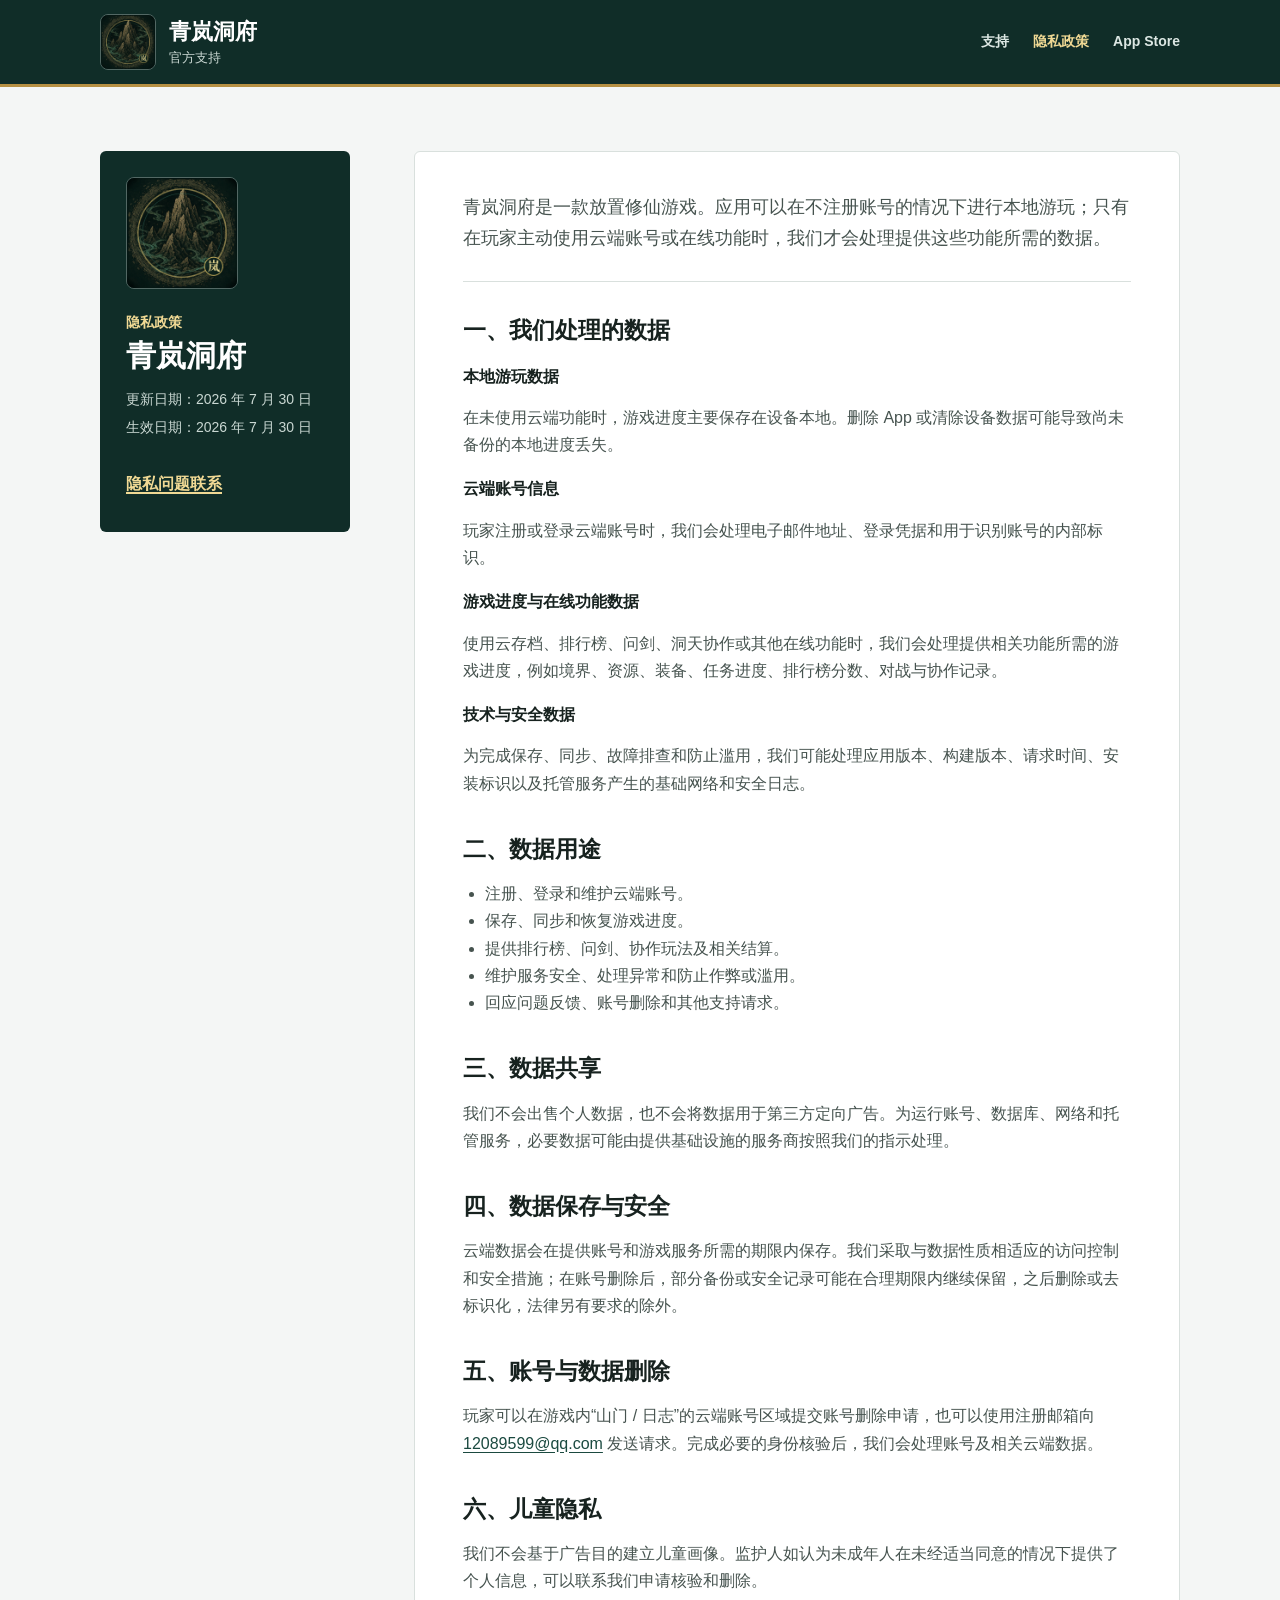
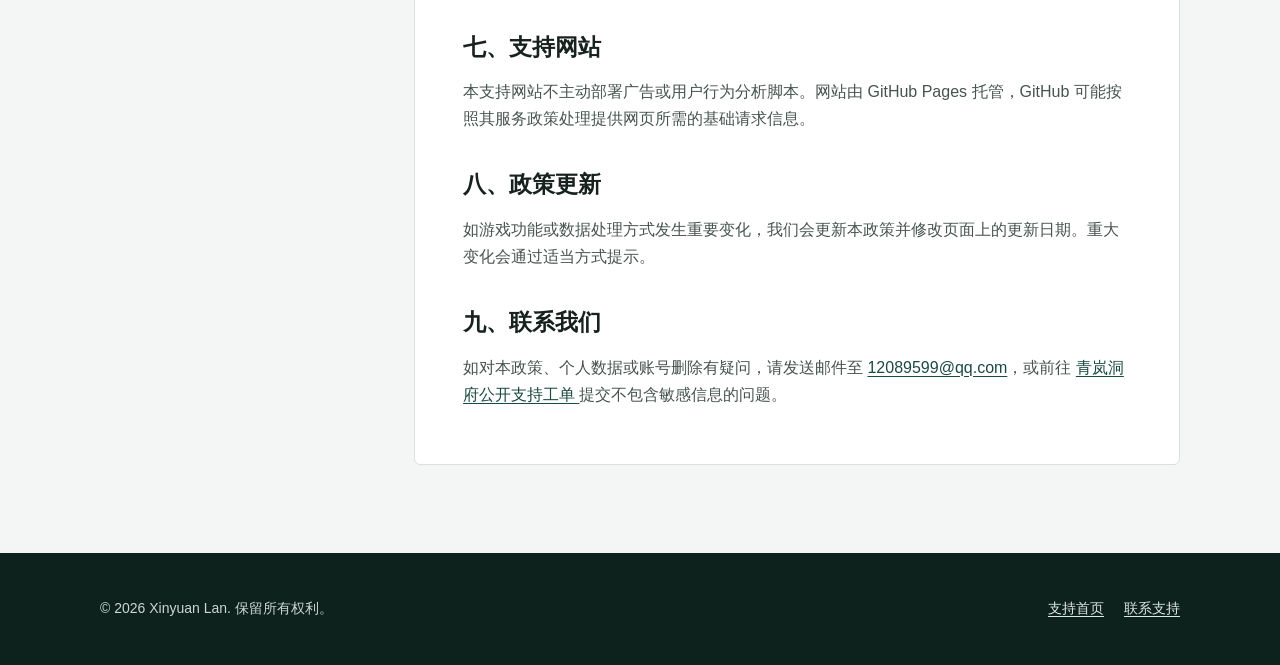
==== privacy/index.html @ 99aac1f6 "Publish Qinglan Cave support site" ====
<!DOCTYPE html>
<html lang="zh-CN">
  <head>
    <meta charset="utf-8">
    <meta name="viewport" content="width=device-width, initial-scale=1">
    <meta name="theme-color" content="#102d28">
    <meta
      name="description"
      content="青岚洞府隐私政策，说明本地游玩、云端账号和游戏进度相关数据的处理方式。"
    >
    <meta property="og:title" content="青岚洞府隐私政策">
    <meta
      property="og:description"
      content="了解青岚洞府如何处理云端账号、游戏进度和技术数据。"
    >
    <meta property="og:type" content="article">
    <meta
      property="og:url"
      content="https://12089599-hash.github.io/qinglan-support/privacy/"
    >
    <meta
      property="og:image"
      content="https://12089599-hash.github.io/qinglan-support/assets/app-icon.png"
    >
    <link
      rel="canonical"
      href="https://12089599-hash.github.io/qinglan-support/privacy/"
    >
    <link rel="icon" href="../assets/app-icon.png">
    <link rel="apple-touch-icon" href="../assets/apple-touch-icon.png">
    <link rel="stylesheet" href="../styles.css">
    <title>隐私政策 - 青岚洞府</title>
  </head>
  <body>
    <header class="site-header">
      <div class="shell header-inner">
        <a class="brand" href="../" aria-label="青岚洞府支持首页">
          <img src="../assets/app-icon.png" alt="" width="56" height="56">
          <span>
            <strong>青岚洞府</strong>
            <small>官方支持</small>
          </span>
        </a>
        <nav aria-label="主要导航">
          <a href="../">支持</a>
          <a aria-current="page" href="./">隐私政策</a>
          <a href="https://apps.apple.com/cn/app/id6768583630">App Store</a>
        </nav>
      </div>
    </header>

    <main class="legal-main">
      <div class="shell legal-layout">
        <aside class="legal-summary">
          <img src="../assets/app-icon.png" alt="青岚洞府图标" width="112" height="112">
          <p class="eyebrow">隐私政策</p>
          <h1>青岚洞府</h1>
          <p>更新日期：2026 年 7 月 30 日</p>
          <p>生效日期：2026 年 7 月 30 日</p>
          <a class="text-link" href="mailto:12089599@qq.com">隐私问题联系</a>
        </aside>

        <article class="legal-document">
          <p class="legal-intro">
            青岚洞府是一款放置修仙游戏。应用可以在不注册账号的情况下进行本地游玩；只有在玩家主动使用云端账号或在线功能时，我们才会处理提供这些功能所需的数据。
          </p>

          <section>
            <h2>一、我们处理的数据</h2>
            <h3>本地游玩数据</h3>
            <p>
              在未使用云端功能时，游戏进度主要保存在设备本地。删除 App 或清除设备数据可能导致尚未备份的本地进度丢失。
            </p>
            <h3>云端账号信息</h3>
            <p>
              玩家注册或登录云端账号时，我们会处理电子邮件地址、登录凭据和用于识别账号的内部标识。
            </p>
            <h3>游戏进度与在线功能数据</h3>
            <p>
              使用云存档、排行榜、问剑、洞天协作或其他在线功能时，我们会处理提供相关功能所需的游戏进度，例如境界、资源、装备、任务进度、排行榜分数、对战与协作记录。
            </p>
            <h3>技术与安全数据</h3>
            <p>
              为完成保存、同步、故障排查和防止滥用，我们可能处理应用版本、构建版本、请求时间、安装标识以及托管服务产生的基础网络和安全日志。
            </p>
          </section>

          <section>
            <h2>二、数据用途</h2>
            <ul>
              <li>注册、登录和维护云端账号。</li>
              <li>保存、同步和恢复游戏进度。</li>
              <li>提供排行榜、问剑、协作玩法及相关结算。</li>
              <li>维护服务安全、处理异常和防止作弊或滥用。</li>
              <li>回应问题反馈、账号删除和其他支持请求。</li>
            </ul>
          </section>

          <section>
            <h2>三、数据共享</h2>
            <p>
              我们不会出售个人数据，也不会将数据用于第三方定向广告。为运行账号、数据库、网络和托管服务，必要数据可能由提供基础设施的服务商按照我们的指示处理。
            </p>
          </section>

          <section>
            <h2>四、数据保存与安全</h2>
            <p>
              云端数据会在提供账号和游戏服务所需的期限内保存。我们采取与数据性质相适应的访问控制和安全措施；在账号删除后，部分备份或安全记录可能在合理期限内继续保留，之后删除或去标识化，法律另有要求的除外。
            </p>
          </section>

          <section>
            <h2>五、账号与数据删除</h2>
            <p>
              玩家可以在游戏内“山门 / 日志”的云端账号区域提交账号删除申请，也可以使用注册邮箱向
              <a href="mailto:12089599@qq.com">12089599@qq.com</a>
              发送请求。完成必要的身份核验后，我们会处理账号及相关云端数据。
            </p>
          </section>

          <section>
            <h2>六、儿童隐私</h2>
            <p>
              我们不会基于广告目的建立儿童画像。监护人如认为未成年人在未经适当同意的情况下提供了个人信息，可以联系我们申请核验和删除。
            </p>
          </section>

          <section>
            <h2>七、支持网站</h2>
            <p>
              本支持网站不主动部署广告或用户行为分析脚本。网站由 GitHub Pages 托管，GitHub 可能按照其服务政策处理提供网页所需的基础请求信息。
            </p>
          </section>

          <section>
            <h2>八、政策更新</h2>
            <p>
              如游戏功能或数据处理方式发生重要变化，我们会更新本政策并修改页面上的更新日期。重大变化会通过适当方式提示。
            </p>
          </section>

          <section>
            <h2>九、联系我们</h2>
            <p>
              如对本政策、个人数据或账号删除有疑问，请发送邮件至
              <a href="mailto:12089599@qq.com">12089599@qq.com</a>，或前往
              <a href="https://github.com/12089599-hash/qinglan-support/issues">
                青岚洞府公开支持工单
              </a>
              提交不包含敏感信息的问题。
            </p>
          </section>
        </article>
      </div>
    </main>

    <footer>
      <div class="shell footer-inner">
        <p>© 2026 Xinyuan Lan. 保留所有权利。</p>
        <div>
          <a href="../">支持首页</a>
          <a href="mailto:12089599@qq.com">联系支持</a>
        </div>
      </div>
    </footer>
  </body>
</html>
---- styles.css ----
:root {
  color-scheme: light;
  --ink: #17221f;
  --muted: #5f6c68;
  --forest: #102d28;
  --forest-light: #1b4a40;
  --gold: #b69043;
  --gold-dark: #7a5a1f;
  --paper: #ffffff;
  --wash: #f4f6f5;
  --line: #d9e0dd;
  --warning: #7d2d29;
  --max-width: 1080px;
  font-family:
    -apple-system, BlinkMacSystemFont, "Segoe UI", "PingFang SC",
    "Hiragino Sans GB", "Microsoft YaHei", sans-serif;
}

* {
  box-sizing: border-box;
}

html {
  background: var(--paper);
  scroll-behavior: smooth;
}

body {
  margin: 0;
  color: var(--ink);
  background: var(--paper);
  font-size: 16px;
  line-height: 1.7;
  letter-spacing: 0;
}

img {
  display: block;
  max-width: 100%;
}

a {
  color: var(--forest-light);
  text-underline-offset: 3px;
}

a:hover {
  color: var(--gold-dark);
}

.shell {
  width: min(calc(100% - 40px), var(--max-width));
  margin-inline: auto;
}

.site-header {
  color: #fff;
  background: var(--forest);
  border-bottom: 3px solid var(--gold);
}

.header-inner {
  min-height: 84px;
  display: flex;
  align-items: center;
  justify-content: space-between;
  gap: 28px;
}

.brand {
  display: inline-flex;
  align-items: center;
  gap: 13px;
  color: #fff;
  text-decoration: none;
}

.brand:hover {
  color: #fff;
}

.brand img {
  width: 56px;
  height: 56px;
  border: 1px solid rgba(255, 255, 255, 0.28);
  border-radius: 8px;
}

.brand span {
  display: grid;
  line-height: 1.25;
}

.brand strong {
  font-family: "Songti SC", "STSong", "SimSun", serif;
  font-size: 22px;
  font-weight: 700;
}

.brand small {
  margin-top: 4px;
  color: #cad8d3;
  font-size: 13px;
}

nav {
  display: flex;
  align-items: center;
  gap: 24px;
}

nav a {
  color: #dce7e3;
  font-size: 14px;
  font-weight: 600;
  text-decoration: none;
}

nav a:hover,
nav a[aria-current="page"] {
  color: #f0d994;
}

.intro-band {
  color: #fff;
  background: #183c34;
  border-bottom: 1px solid #0c211d;
}

.intro-grid {
  min-height: 430px;
  display: grid;
  grid-template-columns: minmax(0, 1.45fr) minmax(290px, 0.75fr);
  align-items: center;
  gap: 72px;
  padding-block: 66px;
}

.eyebrow {
  margin: 0 0 10px;
  color: var(--gold-dark);
  font-size: 13px;
  font-weight: 700;
  text-transform: uppercase;
}

.intro-band .eyebrow,
.legal-summary .eyebrow {
  color: #f0d994;
}

h1,
h2,
h3,
p {
  overflow-wrap: anywhere;
}

h1,
h2,
h3 {
  margin-top: 0;
  letter-spacing: 0;
}

h1,
h2 {
  font-family: "Songti SC", "STSong", "SimSun", serif;
}

h1 {
  margin-bottom: 16px;
  font-size: clamp(38px, 6vw, 62px);
  line-height: 1.12;
}

h2 {
  margin-bottom: 14px;
  font-size: 30px;
  line-height: 1.28;
}

h3 {
  margin-bottom: 8px;
  font-size: 18px;
  line-height: 1.4;
}

.lead {
  max-width: 660px;
  margin: 0;
  color: #d7e2de;
  font-size: 18px;
}

.actions {
  display: flex;
  flex-wrap: wrap;
  gap: 12px;
  margin-top: 30px;
}

.button {
  min-height: 46px;
  display: inline-flex;
  align-items: center;
  justify-content: center;
  padding: 10px 20px;
  border: 1px solid transparent;
  border-radius: 6px;
  font-weight: 700;
  text-decoration: none;
}

.button-primary {
  color: #17221f;
  background: #ebd58f;
  border-color: #ebd58f;
}

.button-primary:hover {
  color: #17221f;
  background: #f4e4ad;
}

.button-secondary {
  color: #fff;
  background: transparent;
  border-color: #92aaa2;
}

.button-secondary:hover {
  color: #f0d994;
  border-color: #f0d994;
}

.contact-panel {
  padding: 26px;
  color: var(--ink);
  background: var(--paper);
  border-top: 4px solid var(--gold);
  border-radius: 6px;
}

.contact-panel h2 {
  margin-bottom: 16px;
  font-family: inherit;
  font-size: 19px;
}

.contact-panel dl {
  margin: 0;
}

.contact-panel dl div {
  display: grid;
  grid-template-columns: 88px minmax(0, 1fr);
  gap: 10px;
  padding-block: 11px;
  border-top: 1px solid var(--line);
}

.contact-panel dt {
  color: var(--muted);
  font-size: 14px;
}

.contact-panel dd {
  margin: 0;
  font-weight: 600;
}

.content-band {
  padding-block: 72px;
}

.content-band-muted {
  background: var(--wash);
  border-block: 1px solid var(--line);
}

.section-heading {
  max-width: 700px;
  margin-bottom: 34px;
}

.detail-grid {
  display: grid;
  grid-template-columns: repeat(3, minmax(0, 1fr));
  gap: 1px;
  overflow: hidden;
  background: var(--line);
  border: 1px solid var(--line);
  border-radius: 6px;
}

.detail-grid article {
  min-height: 210px;
  padding: 28px;
  background: var(--paper);
}

.detail-grid p {
  margin-bottom: 0;
  color: var(--muted);
}

.step {
  display: block;
  margin-bottom: 28px;
  color: var(--gold-dark);
  font-family: ui-monospace, "SFMono-Regular", Menlo, monospace;
  font-size: 13px;
  font-weight: 700;
}

.security-note {
  margin: 20px 0 0;
  padding-left: 14px;
  color: var(--warning);
  border-left: 3px solid var(--warning);
  font-weight: 600;
}

.faq-list {
  border-top: 1px solid var(--line);
}

.faq-list details {
  padding-block: 20px;
  border-bottom: 1px solid var(--line);
}

.faq-list summary {
  cursor: pointer;
  font-size: 17px;
  font-weight: 700;
}

.faq-list p {
  max-width: 820px;
  margin: 14px 0 0;
  color: var(--muted);
}

.policy-band {
  color: #fff;
  background: #27473f;
}

.policy-row {
  min-height: 210px;
  display: flex;
  align-items: center;
  justify-content: space-between;
  gap: 32px;
}

.policy-row .eyebrow {
  color: #f0d994;
}

.policy-row h2 {
  margin-bottom: 0;
}

.text-link {
  display: inline-flex;
  align-items: center;
  min-height: 44px;
  color: currentColor;
  font-weight: 700;
  text-decoration-thickness: 2px;
}

.policy-row .text-link {
  flex: 0 0 auto;
  color: #fff;
}

footer {
  color: #cbd7d3;
  background: #0d211d;
}

.footer-inner {
  min-height: 112px;
  display: flex;
  align-items: center;
  justify-content: space-between;
  gap: 24px;
}

.footer-inner p {
  margin: 0;
  font-size: 14px;
}

.footer-inner div {
  display: flex;
  gap: 20px;
}

.footer-inner a {
  color: #dfe8e5;
  font-size: 14px;
}

.legal-main {
  background: var(--wash);
}

.legal-layout {
  display: grid;
  grid-template-columns: 250px minmax(0, 1fr);
  align-items: start;
  gap: 64px;
  padding-block: 64px 88px;
}

.legal-summary {
  position: sticky;
  top: 24px;
  padding: 26px;
  color: #fff;
  background: var(--forest);
  border-radius: 6px;
}

.legal-summary img {
  width: 112px;
  height: 112px;
  margin-bottom: 22px;
  border: 1px solid rgba(255, 255, 255, 0.28);
  border-radius: 8px;
}

.legal-summary h1 {
  margin-bottom: 16px;
  font-size: 30px;
}

.legal-summary p {
  margin: 4px 0;
  color: #cad8d3;
  font-size: 14px;
}

.legal-summary .text-link {
  margin-top: 18px;
  color: #f0d994;
}

.legal-document {
  min-width: 0;
  padding: 40px 48px;
  background: var(--paper);
  border: 1px solid var(--line);
  border-radius: 6px;
}

.legal-intro {
  margin: 0 0 34px;
  padding-bottom: 28px;
  color: #31403c;
  border-bottom: 1px solid var(--line);
  font-size: 18px;
}

.legal-document section + section {
  margin-top: 38px;
}

.legal-document h2 {
  margin-bottom: 16px;
  font-family: inherit;
  font-size: 23px;
}

.legal-document h3 {
  margin: 20px 0 6px;
  font-size: 16px;
}

.legal-document p,
.legal-document li {
  color: #46534f;
}

.legal-document ul {
  margin: 0;
  padding-left: 22px;
}

.not-found {
  min-height: calc(100vh - 199px);
  display: grid;
  place-items: center;
  padding-block: 80px;
}

.not-found-inner {
  max-width: 620px;
  text-align: center;
}

.not-found img {
  width: 120px;
  height: 120px;
  margin: 0 auto 24px;
  border-radius: 8px;
}

.not-found h1 {
  color: var(--forest);
  font-size: 40px;
}

.not-found .actions {
  justify-content: center;
}

.not-found .button-secondary {
  color: var(--forest);
  border-color: var(--forest);
}

@media (max-width: 760px) {
  .shell {
    width: min(calc(100% - 28px), var(--max-width));
  }

  .header-inner {
    min-height: 76px;
    align-items: flex-start;
    flex-direction: column;
    gap: 12px;
    padding-block: 12px 14px;
  }

  .brand img {
    width: 48px;
    height: 48px;
  }

  .brand strong {
    font-size: 19px;
  }

  nav {
    width: 100%;
    gap: 18px;
    overflow-x: auto;
    padding-bottom: 2px;
  }

  nav a {
    flex: 0 0 auto;
  }

  .intro-grid {
    min-height: 0;
    grid-template-columns: 1fr;
    gap: 40px;
    padding-block: 48px;
  }

  h1 {
    font-size: 42px;
  }

  h2 {
    font-size: 26px;
  }

  .lead {
    font-size: 17px;
  }

  .contact-panel {
    padding: 22px;
  }

  .content-band {
    padding-block: 54px;
  }

  .detail-grid {
    grid-template-columns: 1fr;
  }

  .detail-grid article {
    min-height: 0;
    padding: 24px;
  }

  .step {
    margin-bottom: 18px;
  }

  .policy-row,
  .footer-inner {
    align-items: flex-start;
    flex-direction: column;
    justify-content: center;
    padding-block: 34px;
  }

  .legal-layout {
    grid-template-columns: 1fr;
    gap: 24px;
    padding-block: 32px 54px;
  }

  .legal-summary {
    position: static;
    display: grid;
    grid-template-columns: 72px minmax(0, 1fr);
    column-gap: 18px;
    align-items: center;
  }

  .legal-summary img {
    width: 72px;
    height: 72px;
    grid-row: 1 / span 5;
    margin: 0;
  }

  .legal-summary .eyebrow,
  .legal-summary h1,
  .legal-summary p,
  .legal-summary .text-link {
    grid-column: 2;
  }

  .legal-summary h1 {
    margin-bottom: 8px;
    font-size: 26px;
  }

  .legal-summary .text-link {
    margin-top: 10px;
  }

  .legal-document {
    padding: 28px 22px;
  }
}

@media (prefers-reduced-motion: reduce) {
  html {
    scroll-behavior: auto;
  }
}
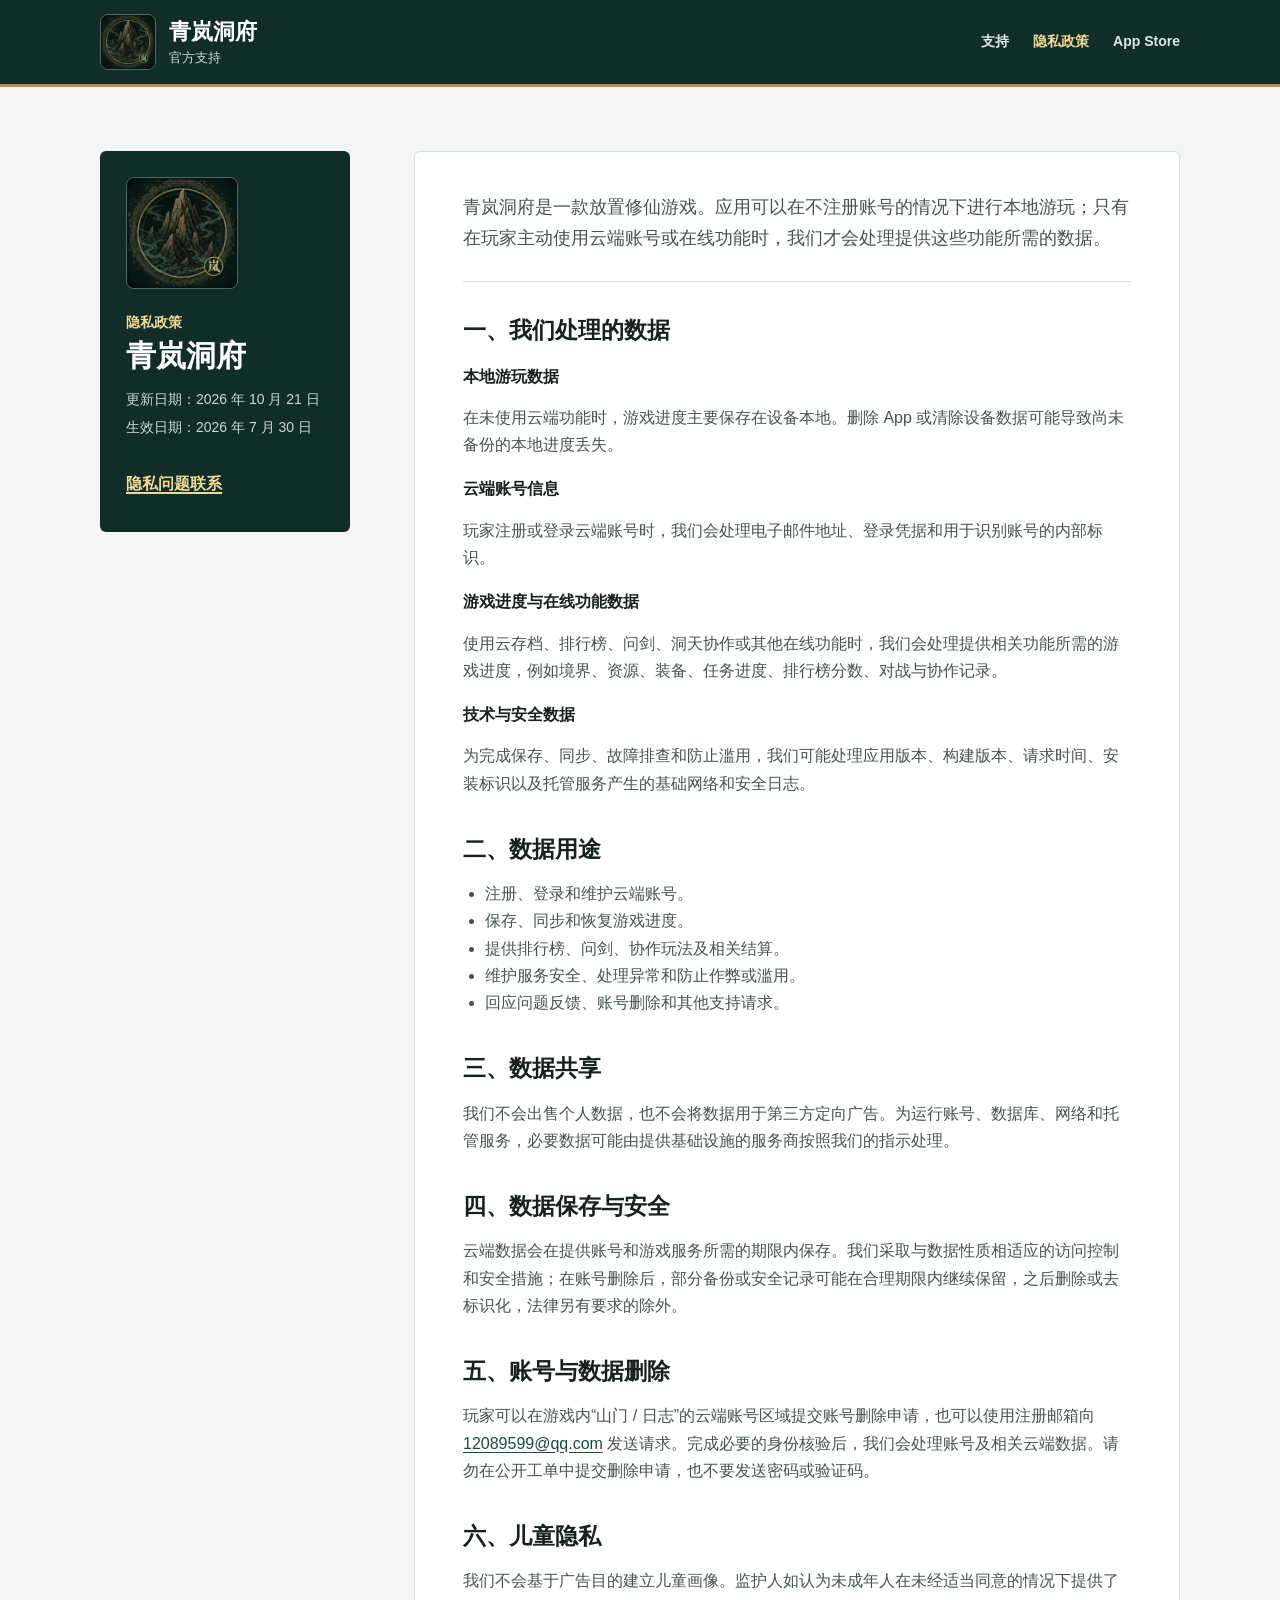
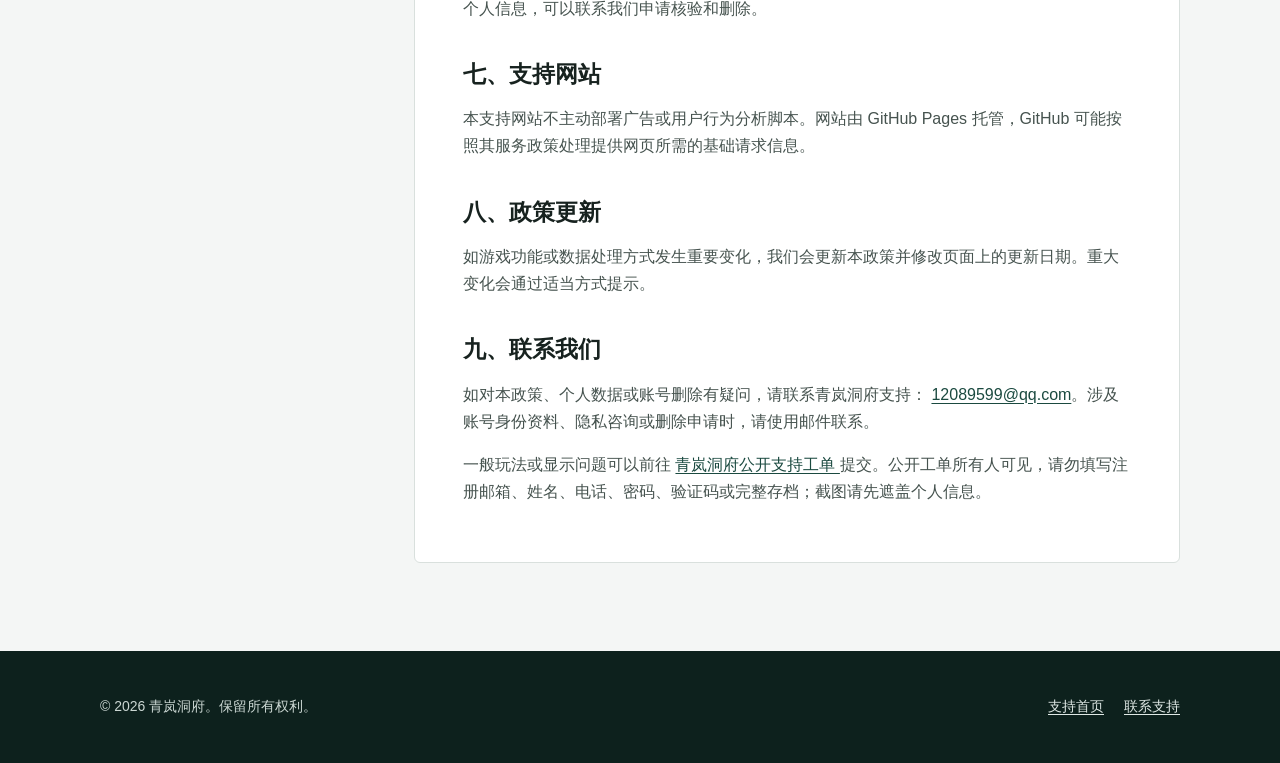
==== commit 8e0b726c: "Use Qinglan branding and preserve private support channels" ====
--- a/privacy/index.html
+++ b/privacy/index.html
@@ -55,7 +55,7 @@
           <img src="../assets/app-icon.png" alt="青岚洞府图标" width="112" height="112">
           <p class="eyebrow">隐私政策</p>
           <h1>青岚洞府</h1>
-          <p>更新日期：2026 年 7 月 30 日</p>
+          <p>更新日期：2026 年 10 月 21 日</p>
           <p>生效日期：2026 年 7 月 30 日</p>
           <a class="text-link" href="mailto:12089599@qq.com">隐私问题联系</a>
         </aside>
@@ -115,7 +115,7 @@
             <p>
               玩家可以在游戏内“山门 / 日志”的云端账号区域提交账号删除申请，也可以使用注册邮箱向
               <a href="mailto:12089599@qq.com">12089599@qq.com</a>
-              发送请求。完成必要的身份核验后，我们会处理账号及相关云端数据。
+              发送请求。完成必要的身份核验后，我们会处理账号及相关云端数据。请勿在公开工单中提交删除申请，也不要发送密码或验证码。
             </p>
           </section>
 
@@ -143,12 +143,15 @@
           <section>
             <h2>九、联系我们</h2>
             <p>
-              如对本政策、个人数据或账号删除有疑问，请发送邮件至
-              <a href="mailto:12089599@qq.com">12089599@qq.com</a>，或前往
+              如对本政策、个人数据或账号删除有疑问，请联系青岚洞府支持：
+              <a href="mailto:12089599@qq.com">12089599@qq.com</a>。涉及账号身份资料、隐私咨询或删除申请时，请使用邮件联系。
+            </p>
+            <p>
+              一般玩法或显示问题可以前往
               <a href="https://github.com/12089599-hash/qinglan-support/issues">
                 青岚洞府公开支持工单
               </a>
-              提交不包含敏感信息的问题。
+              提交。公开工单所有人可见，请勿填写注册邮箱、姓名、电话、密码、验证码或完整存档；截图请先遮盖个人信息。
             </p>
           </section>
         </article>
@@ -157,7 +160,7 @@
 
     <footer>
       <div class="shell footer-inner">
-        <p>© 2026 Xinyuan Lan. 保留所有权利。</p>
+        <p>© 2026 青岚洞府。保留所有权利。</p>
         <div>
           <a href="../">支持首页</a>
           <a href="mailto:12089599@qq.com">联系支持</a>
